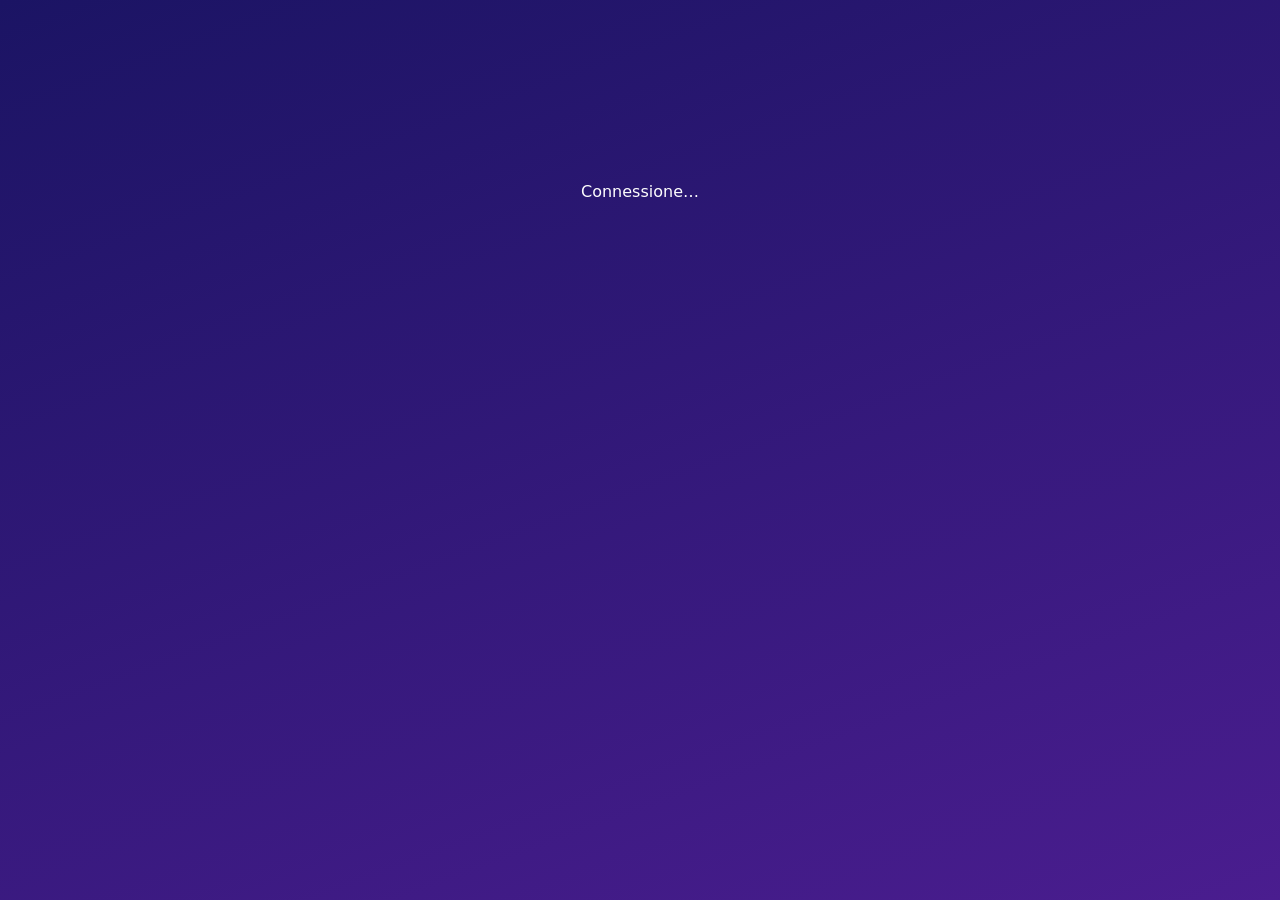
==== index.html @ c90edacf "Quiz live: pagina partecipanti e pagina presentatore Co-Authored-By: Claude Sonnet 5.5 <noreply@anth" ====
<!DOCTYPE html>
<html lang="it"><head><meta charset="utf-8"><meta name="viewport" content="width=device-width, initial-scale=1">
<title>Quiz live</title>
<meta http-equiv="refresh" content="0; url=vote.html"></head>
<body><a href="vote.html">Vai al quiz</a></body></html>
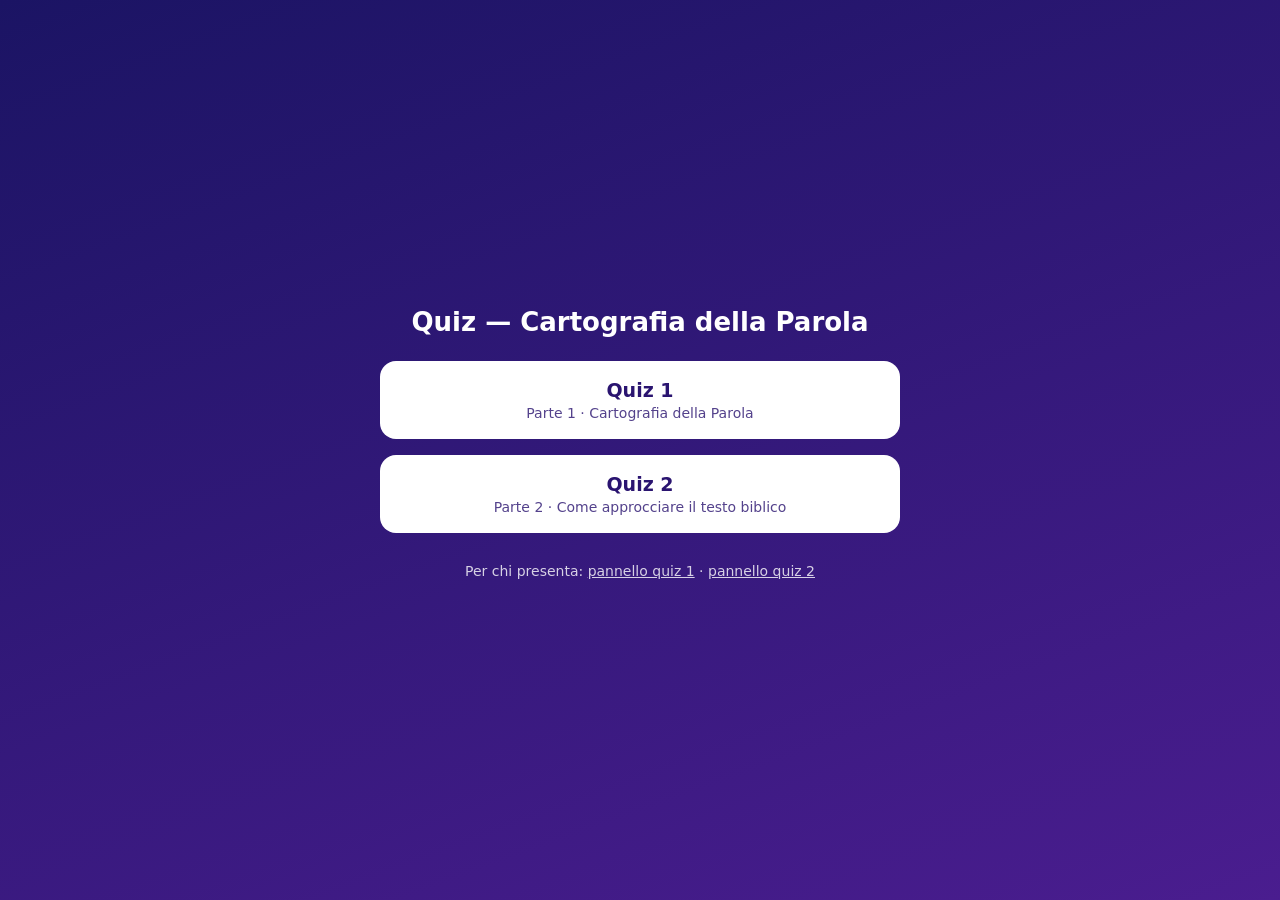
==== commit 2b9e0355: "Due quiz, nome dei partecipanti, punteggio, classifica dei primi tre - vote.html?quiz=1|2: nome lega" ====
--- a/index.html
+++ b/index.html
@@ -1,5 +1,26 @@
 <!DOCTYPE html>
-<html lang="it"><head><meta charset="utf-8"><meta name="viewport" content="width=device-width, initial-scale=1">
-<title>Quiz live</title>
-<meta http-equiv="refresh" content="0; url=vote.html"></head>
-<body><a href="vote.html">Vai al quiz</a></body></html>
+<html lang="it">
+<head>
+<meta charset="utf-8">
+<meta name="viewport" content="width=device-width, initial-scale=1">
+<title>Quiz — Cartografia della Parola</title>
+<style>
+  body { margin:0; min-height:100vh; font-family: system-ui,-apple-system,Segoe UI,Roboto,sans-serif; color:#fff;
+         background: linear-gradient(160deg,#1b1464,#4a1d8f); display:flex; justify-content:center; align-items:center; }
+  main { width:100%; max-width:520px; padding:24px 16px; display:flex; flex-direction:column; gap:16px; text-align:center; }
+  h1 { font-size:26px; margin:0 0 8px; }
+  a.btn { display:block; background:#fff; color:#2a1470; text-decoration:none; border-radius:16px; padding:18px; font-size:19px; font-weight:800; }
+  a.btn small { display:block; font-weight:500; font-size:14px; opacity:.8; margin-top:4px; }
+  p { opacity:.8; font-size:14px; }
+  p a { color:#fff; }
+</style>
+</head>
+<body>
+<main>
+  <h1>Quiz — Cartografia della Parola</h1>
+  <a class="btn" href="vote.html?quiz=1">Quiz 1<small>Parte 1 · Cartografia della Parola</small></a>
+  <a class="btn" href="vote.html?quiz=2">Quiz 2<small>Parte 2 · Come approcciare il testo biblico</small></a>
+  <p>Per chi presenta: <a href="presenter.html?quiz=1">pannello quiz 1</a> · <a href="presenter.html?quiz=2">pannello quiz 2</a></p>
+</main>
+</body>
+</html>
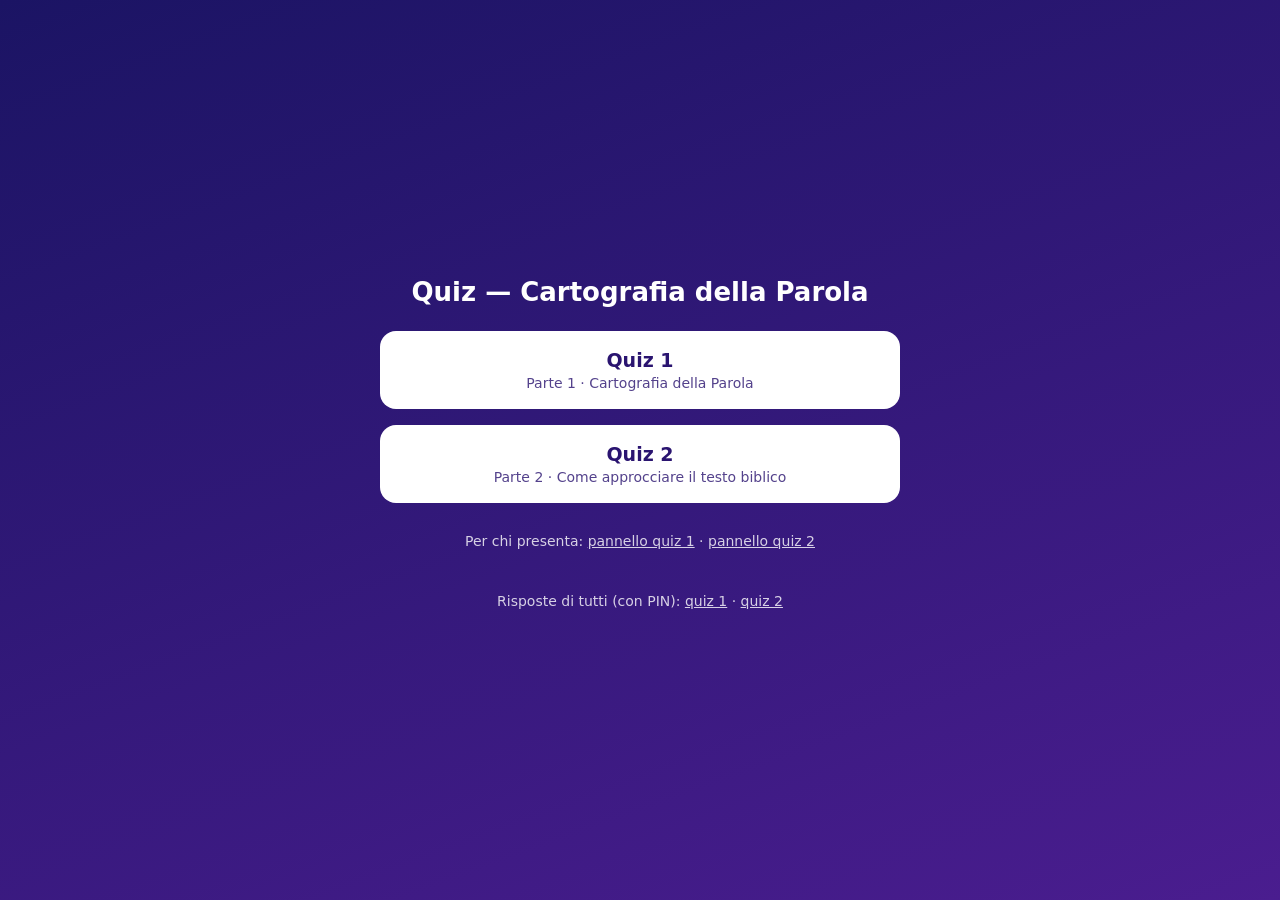
==== commit 13cf9600: "Interrompere il quiz, azzerare in ogni momento con conferma, pagina con le risposte di tutti - prese" ====
--- a/index.html
+++ b/index.html
@@ -21,6 +21,7 @@
   <a class="btn" href="vote.html?quiz=1">Quiz 1<small>Parte 1 · Cartografia della Parola</small></a>
   <a class="btn" href="vote.html?quiz=2">Quiz 2<small>Parte 2 · Come approcciare il testo biblico</small></a>
   <p>Per chi presenta: <a href="presenter.html?quiz=1">pannello quiz 1</a> · <a href="presenter.html?quiz=2">pannello quiz 2</a></p>
+  <p>Risposte di tutti (con PIN): <a href="admin.html?quiz=1">quiz 1</a> · <a href="admin.html?quiz=2">quiz 2</a></p>
 </main>
 </body>
 </html>
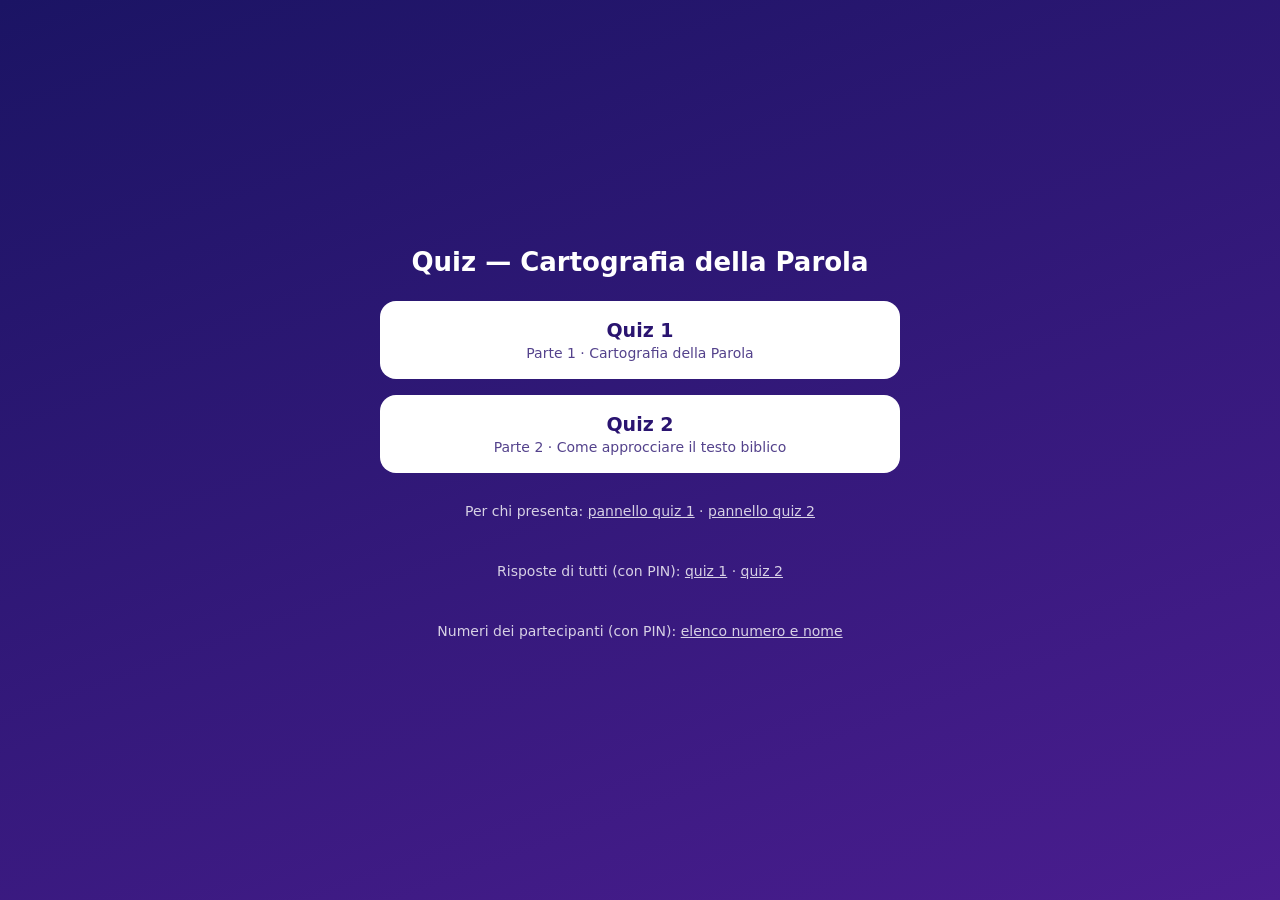
==== commit 123a185c: "Numero fisso per ogni partecipante e pagina numeri.html Al primo nome ogni telefono riceve un numero" ====
--- a/index.html
+++ b/index.html
@@ -22,6 +22,7 @@
   <a class="btn" href="vote.html?quiz=2">Quiz 2<small>Parte 2 · Come approcciare il testo biblico</small></a>
   <p>Per chi presenta: <a href="presenter.html?quiz=1">pannello quiz 1</a> · <a href="presenter.html?quiz=2">pannello quiz 2</a></p>
   <p>Risposte di tutti (con PIN): <a href="admin.html?quiz=1">quiz 1</a> · <a href="admin.html?quiz=2">quiz 2</a></p>
+  <p>Numeri dei partecipanti (con PIN): <a href="numeri.html">elenco numero e nome</a></p>
 </main>
 </body>
 </html>
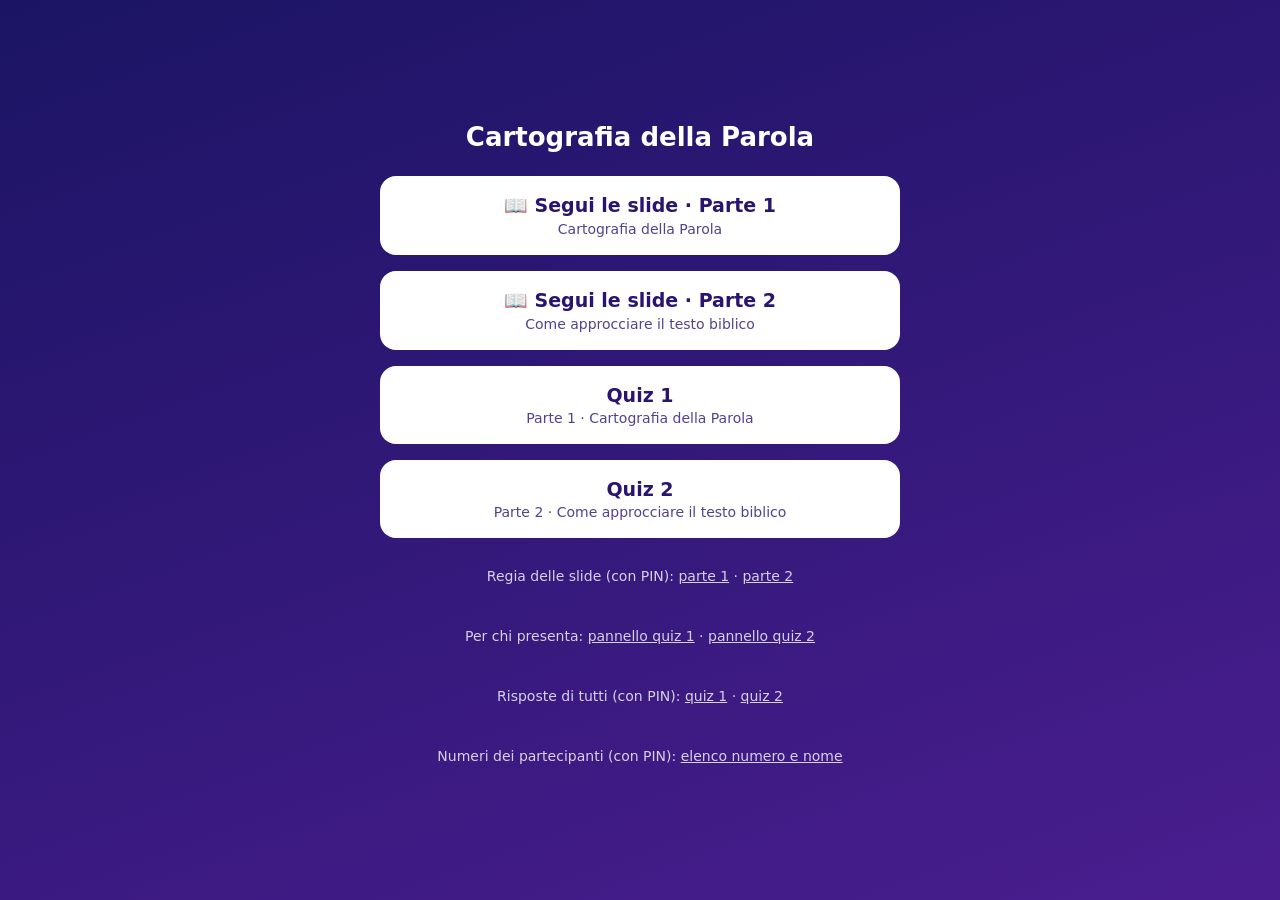
==== commit 6af35898: "Slide dal vivo: pagina per i telefoni, regia con PIN e schermo per il proiettore Le due parti della " ====
--- a/index.html
+++ b/index.html
@@ -17,9 +17,12 @@
 </head>
 <body>
 <main>
-  <h1>Quiz — Cartografia della Parola</h1>
+  <h1>Cartografia della Parola</h1>
+  <a class="btn" href="slides.html?deck=1">📖 Segui le slide · Parte 1<small>Cartografia della Parola</small></a>
+  <a class="btn" href="slides.html?deck=2">📖 Segui le slide · Parte 2<small>Come approcciare il testo biblico</small></a>
   <a class="btn" href="vote.html?quiz=1">Quiz 1<small>Parte 1 · Cartografia della Parola</small></a>
   <a class="btn" href="vote.html?quiz=2">Quiz 2<small>Parte 2 · Come approcciare il testo biblico</small></a>
+  <p>Regia delle slide (con PIN): <a href="regia.html?deck=1">parte 1</a> · <a href="regia.html?deck=2">parte 2</a></p>
   <p>Per chi presenta: <a href="presenter.html?quiz=1">pannello quiz 1</a> · <a href="presenter.html?quiz=2">pannello quiz 2</a></p>
   <p>Risposte di tutti (con PIN): <a href="admin.html?quiz=1">quiz 1</a> · <a href="admin.html?quiz=2">quiz 2</a></p>
   <p>Numeri dei partecipanti (con PIN): <a href="numeri.html">elenco numero e nome</a></p>
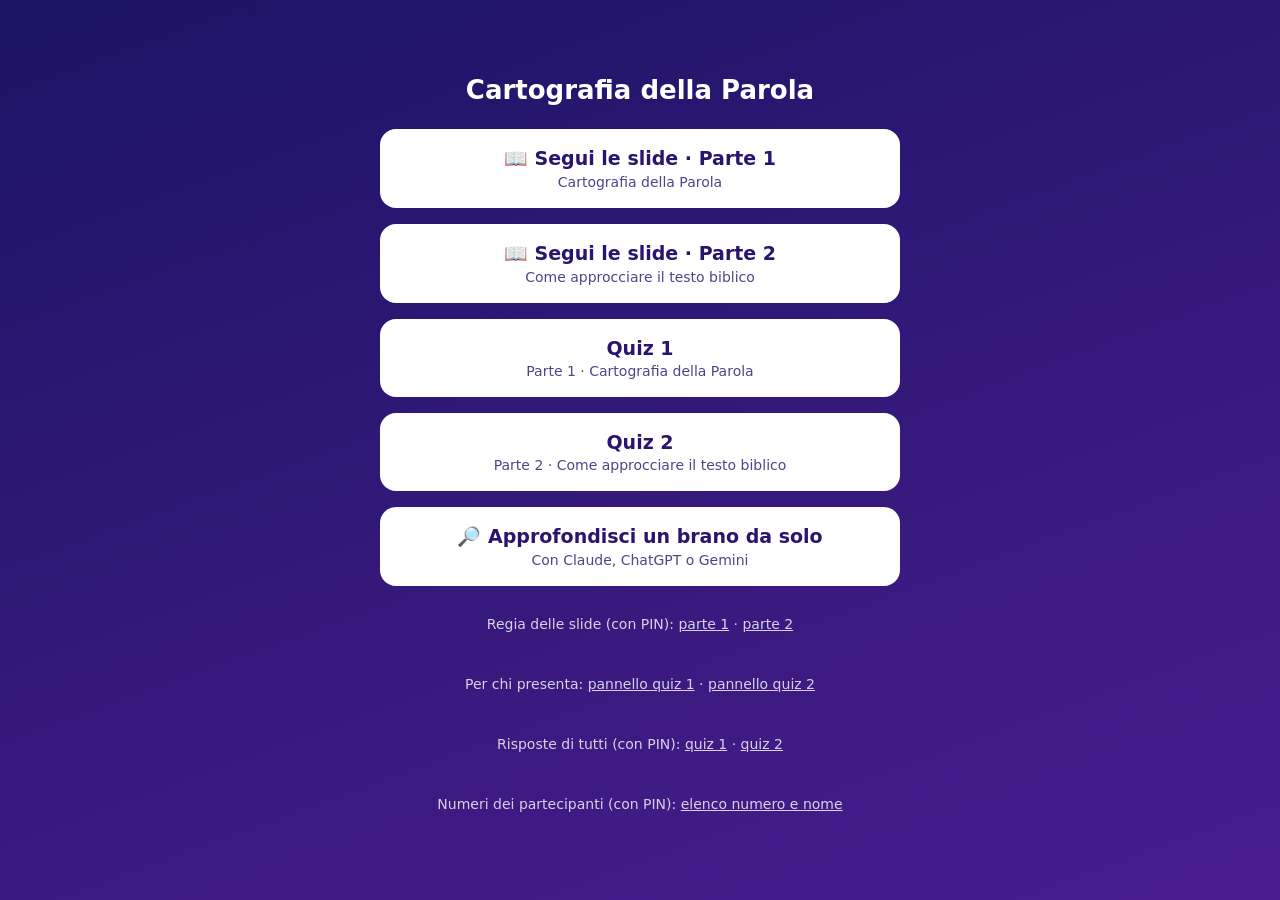
==== commit 15127194: "Aggiunge la pagina «Approfondisci un brano» e due slide alla parte 2 - approfondisci.html: pagina ap" ====
--- a/index.html
+++ b/index.html
@@ -22,6 +22,7 @@
   <a class="btn" href="slides.html?deck=2">📖 Segui le slide · Parte 2<small>Come approcciare il testo biblico</small></a>
   <a class="btn" href="vote.html?quiz=1">Quiz 1<small>Parte 1 · Cartografia della Parola</small></a>
   <a class="btn" href="vote.html?quiz=2">Quiz 2<small>Parte 2 · Come approcciare il testo biblico</small></a>
+  <a class="btn" href="approfondisci.html">🔎 Approfondisci un brano da solo<small>Con Claude, ChatGPT o Gemini</small></a>
   <p>Regia delle slide (con PIN): <a href="regia.html?deck=1">parte 1</a> · <a href="regia.html?deck=2">parte 2</a></p>
   <p>Per chi presenta: <a href="presenter.html?quiz=1">pannello quiz 1</a> · <a href="presenter.html?quiz=2">pannello quiz 2</a></p>
   <p>Risposte di tutti (con PIN): <a href="admin.html?quiz=1">quiz 1</a> · <a href="admin.html?quiz=2">quiz 2</a></p>
